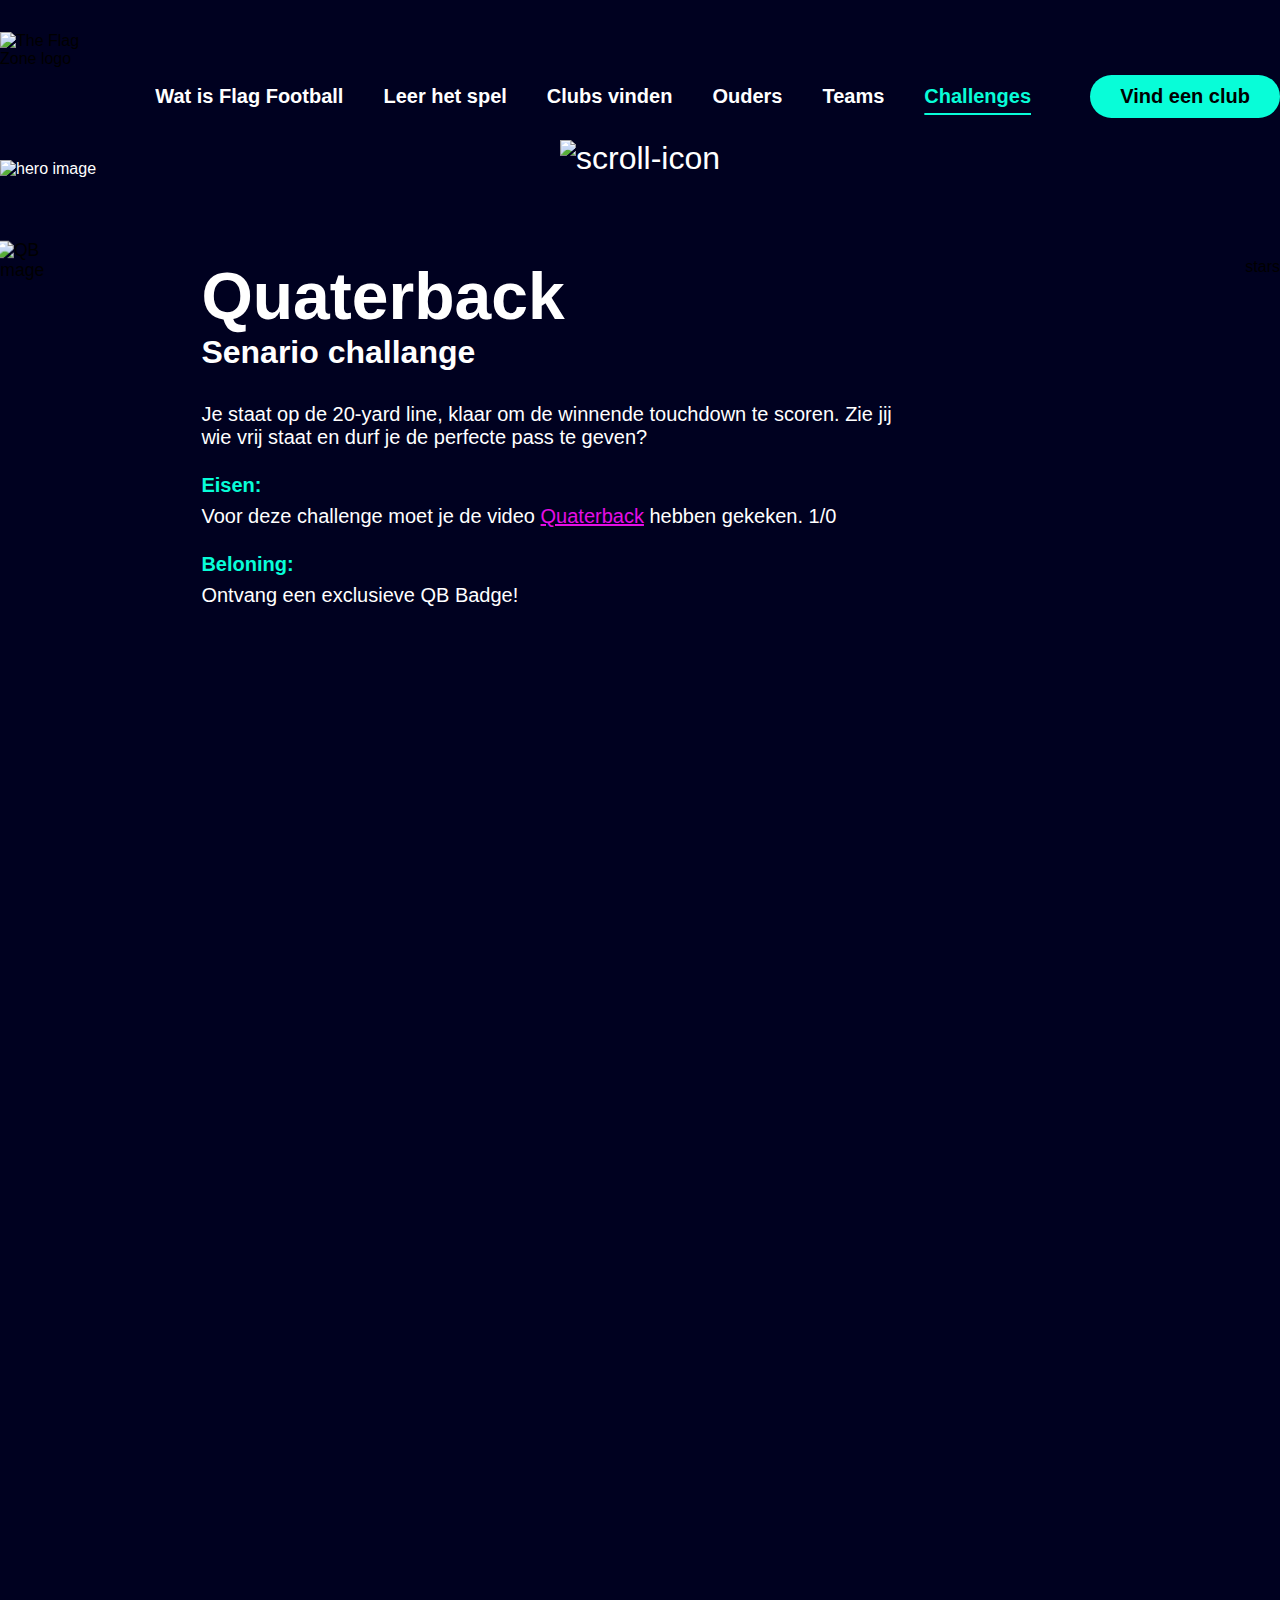
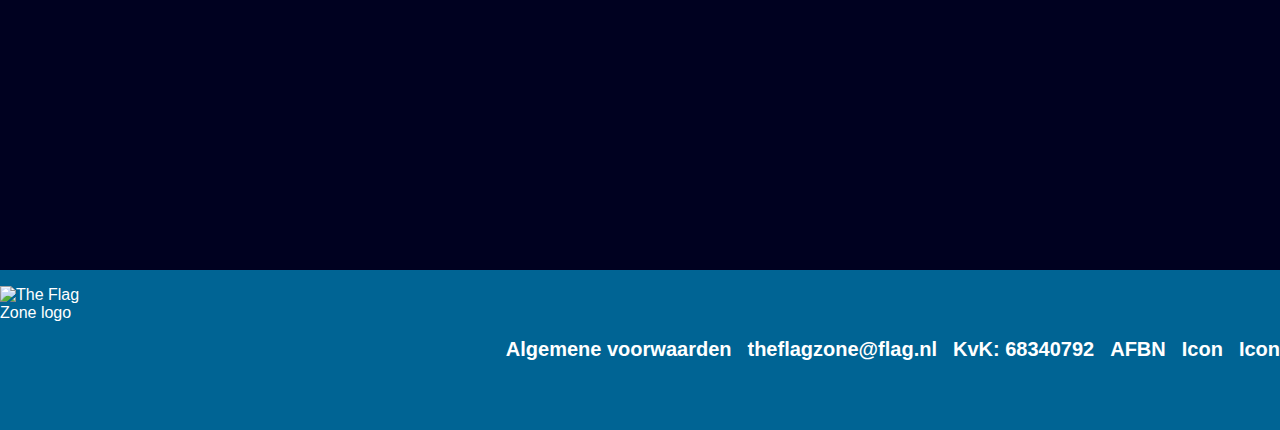
==== senario/index.html @ 74281466 "Added the se ario challange" ====
<!DOCTYPE html>
<html lang="en">
<head>
    <meta charset="UTF-8">
    <meta name="viewport" content="width=device-width, initial-scale=1.0">
    <link rel="stylesheet" href="style/style.css">
    <link rel="preconnect" href="https://fonts.googleapis.com">
<link rel="preconnect" href="https://fonts.gstatic.com" crossorigin>
<link href="https://fonts.googleapis.com/css2?family=Fredoka:wght@300..700&display=swap" rel="stylesheet">
<script src="/scripts/script.js" defer></script>
    <title>Prototyep 1</title>
</head>
<body>
    <header>
        <section class="container">
            <div class=" wrapper wrapper__header">
                <img src="/img/Logo.png" class="logo" alt="The Flag Zone logo">
                <nav>
                    <ul>
                        <li><a href="#">Wat is Flag Football</a></li>
                        <li><a href="#">Leer het spel</a></li>
                        <li><a href="#">Clubs vinden</a></li>
                        <li><a href="#">Ouders</a></li>
                        <li><a href="#">Teams</a></li>
                        <li><a href="#" class="active">Challenges</a></li>
                    </ul>
                </nav>
                <button class="btn">Vind een club</button>
            </div>
        </section>
    </header>
    
    <main>
        <section class="hero">
            <img src="/img/Hero Section.png"  alt="hero image">
            <img src="/img/Scroll icon.png" class="scroll-icon" alt="scroll-icon">
            
        </section>

        <section class="container">

            <div class="top">                   

                <section class="uitleg">
                    <div class="display">
                        <div>
                            <h2>Quaterback</h2>
                            <p class="subtitle">Senario challange</p>
                        </div>
                        <div>stars</div>
                    </div>
                    <p>Je staat op de 20-yard line, klaar om de winnende touchdown te scoren. Zie jij wie vrij staat en durf je de perfecte pass te geven?
                    </p>
                    <p>
                        <span class="important">Eisen:</span><br> Voor deze challenge moet je de video <a href="#"><span class="highlight">Quaterback</span></a> hebben gekeken. 1/0
                    </p>
                    <p>
                        <span class="important">Beloning:</span><br> Ontvang een exclusieve QB Badge!
                    </p>
                </section>

                <img src="/img/QB Image.png" alt="QB image" class="uitleg-image">
           
            </div>
        <section class="challenge">
            <div class="challenge-intro hidden">
                <img src="/img/image 9.png" alt="start of the challange">
                <div class="overlay">
                        <h3>Quaterback Challange</h3>
                        <p>You ready?</p>
                        <button class="btn start-btn" id="start-btn" >Start challenge</button>
                </div>
            </div>

            <div class="challenge-content ">
                <div class="challenge-content__video">
                    <video width="600" height="500" autoplay muted>
                        <source src="video/play1.mp4" type="video/mp4">
                        Your browser does not support the video tag.
                    </video>

                    <div class="routes hidden">
                        <div id="x" class="tooltip">
                            <span>x</span>
                            <span class="tooltiptext">Post</span>
                        </div>
                        <div id="y" class="tooltip">
                            <span>y</span>
                            <span class="tooltiptext">In</span>
                        </div>
                        <div id="a" class="tooltip">
                            <span>a</span>
                            <span class="tooltiptext">Shallow</span>
                        </div>
                        <div id="b" class="tooltip">
                            <span>b</span>
                            <span class="tooltiptext">Fade</span>
                        </div>
                    </div>

                </div>
                <div class="challenge-content__overlay">
                    <h2>Quaterback Challange</h2>
                    <p>Je begint bij de 20 yard line en wilt een touchdown maken. Je ziet de routes die je 
                        recievers lopen. Zie jij wie open staat? Weet jij wat een slimme pass is?</p>
                        <button class="btn" id="continue-btn">Kies een route!</button>
                </div>
            </div>

            <div class="challenge-celebration hidden">
                <img src="/img/flag-icon.png" alt="flag">
                <div>
                    <h2>Goed gedaan!</h2>
                    <p>Je hebt de Quaterback challenge voltooid! Je hebt <span class="highlight"><b>quaterback badge</b></span> verdiend!</p>
                    <button class="btn" id="back-btn">Ga door naar de volgende challenge</button>
                </div>
               
            </div>
        </section>
    </section>
    </main>

    <footer>
        <section class="container">
            <img src="/img/Logo.png" class="logo" alt="The Flag Zone logo">
            <nav>
                <ul>
                    <li><a href="#">Algemene voorwaarden</a></li>
                    <li><a href="emailto:theflagzone@flag.nl">theflagzone@flag.nl</a></li>
                    <li><a href="#">KvK: 68340792</a></li>
                    <li><a href="#">AFBN</a></li>
                    <li><a href="#">Icon</a></li>
                    <li><a href="#">Icon</a></li>
                </ul>
            </nav>
        </section>
    </footer>
    
</body>
</html>
---- senario/style/style.css ----
:root {
    /* Main */
    --primary: #FFF;
    --secondary: #08fdd8;
    --tertiary: #e60de6;
    --hover: #008d78;
    --quaternary: #000;
    --background: #000120  ;

    --breakpoint-sm: 576px;
    --breakpoint-md: 768px;
    --breakpoint-lg: 992px;
    --breakpoint-xl: 1400px;
}

* {
    box-sizing: border-box;
    margin: 0;
    padding: 0;
}

body {
    display: grid;
    place-content: center;
    background-color: var(--background);
    font-family: "Roboto", sans-serif;
    font-style: normal;
}

ul {
    list-style: none;
}

a {
    text-decoration: none;
    color: var(--primary);
    font-style: inherit;
}

p {
    font-size: 20px;
    font-weight: 400;
    color: var(--primary);
}

h2 {
    font-size: 30px;
    font-weight: 800;
    color: var(--primary);
}

h1,h2,h3,h4,h5,h6 {
    font-family: "Poppins", sans-serif;
    font-style: normal;
}
.highlight {
    color: var(--tertiary);
    text-decoration: underline;
}

.important {
    color: var(--secondary);
    font-weight: 700;
    line-height: 2em;
}

.hidden {
    display: none !important;
}

.container {
    max-width: var(--breakpoint-xl);
    margin: 0 auto;
}

.btn {
    font-family: "Poppins", sans-serif;
    font-size: 20px;
    font-weight: 600;
    width: fit-content;
    border: none;
    border-radius: 40px;
    display: inline-block;
    padding: 10px 30px;
    vertical-align: middle;
    overflow: hidden;
    text-decoration: none;
    text-align: center;
    cursor: pointer;
    background-color: var(--secondary);
    color: var(--quaternary);
}

.btn.form {
    border-radius: 0;
    background-color: var(--tertiary);
    color: var(--primary);
}

.btn:hover {
    background-color: var(--hover);
}

.hero {
    position: relative;
    width: 100%;
    display: flex;
    justify-content: center;
    color: var(--primary);
}


.hero img:first-child {
    width: 100vw;
    height: 100%;
    object-fit: cover;
}

.scroll-icon {
    position: absolute;
    cursor: pointer;
    bottom: 5%;
    display: inline-block;
    animation: bounce 1s infinite ease-in-out;
    font-size: 2rem; 
  }

  @keyframes bounce {
    0%   { transform: translateY(0); }
    50%  { transform: translateY(20px); }
    100% { transform: translateY(0); }
  }

header {
    width: 100vw;
    margin-right: auto;
    margin-left: auto;
}

header nav {
    display: flex;
    justify-content: space-between;
    font-family: "Poppins", sans-serif;
    align-items: center;
    padding: 1em 0;
    font-size: 20px;
    font-weight: 700;
}
header ul {
    display: flex;
    justify-content: space-between;
    align-items: center;
}

header li {
    border: none;
    display: inline-block;
    padding: 25px 0;
    margin: 0 1em;
    overflow: hidden;
    text-align: center;
    cursor: pointer;
}

.logo {
    object-fit: cover;
    aspect-ratio: 1;
    width: 6em;
    margin-bottom: 2em;
}

header nav a {
    text-decoration: none;
    color: var(--primary);
    transition: 0.2s ease-in-out; 
}

header nav a:hover {
    text-decoration: underline;
    text-underline-offset: 5px;
    color: var(--secondary);
}

header nav a.active{
    text-decoration: underline;
    text-underline-offset: 10px;
    color: var(--secondary);
}

.wrapper {
    display: flex;
    justify-content: space-between;
    align-items: center;
}

.wrapper__header {
    margin-top: 2em;
}

.event {
    display: grid;
    gap: 1em;
    width: 100%;
    background-color: #ccc;
    border-radius: 8px;
    padding: 2em;
}

.profile p {
    text-align: center;
    color: inherit;
}
.profile-pic {
    width: 200px;
    height: 200px;
    border-radius: 50%;
    object-fit: cover;
    background: #ccc;
}

.uitleg {
    display: grid;
    gap: 1em;
    width: 100%;
}

.uitleg .display {
    display: flex;
    justify-content: space-between;
    gap: 1em;
    margin-bottom: 1em;
}

.uitleg p {
    max-width: 35em;
}

.display h2 {
    font-size: 66px;
    font-weight: 700;
    font-family: 'Franklin Gothic Medium', 'Arial Narrow', Arial, sans-serif;
}

.display .subtitle {
    font-size: 32px;
    font-family: 'Poppins', sans-serif;
    font-weight: 700;
}

.top {
    display: flex;
    flex-direction: row-reverse;
    gap: 8em;
    width: 100%;
}

.top img {
   scale: 1.1;
    object-fit: cover;
    object-position: 50% 25%;
}
.challenge {
    margin: 6em 0;
    width: 100%;
    position: relative;
    overflow: hidden;
}

.challenge .challenge-intro >img {
    width: 100%;
    height: 100%;
    object-fit: cover;
    object-position: 50% 25%;
    border-radius: 8px;
    filter: brightness(0.5);
}

.challenge .overlay {
    display: grid;
        align-items: center;
        place-items: center;
        place-content: center;
        position: absolute;
        top: 82%;
        left: 50%;
        width: 100%;
        height: 100%;
        transform: translate(-50%, -50%);
}

.challenge h3 {
    color: var(--primary);
    font-size: 48px;
    margin-bottom: .2em;
}

.challenge-intro  p {
    color: var(--primary);
    font-size: 28px;
    margin-bottom: 1em;
}

.fadeOut, .fadeIn {
    animation-duration: 1s;
    animation-fill-mode: forwards;
    animation-timing-function: ease-in-out;
} 

.fadeIn {
    animation-name: fadeIn;
} 

.fadeOut {
    animation-name: fadeOut;
} 

.routes {
    width: 100%;
    height: 100%;
    position: absolute;
    top: 0;
    right: 0;
}

.routes div {
    position: absolute;
    width: 2em;
    aspect-ratio: 1;
    display: flex;
    align-items: center;
    justify-content: center;
    border-radius: 50%;
    border: 2px solid var(--quaternary);
    font-weight: 900;
    text-align: center;
    text-transform: uppercase;
    cursor: pointer;
}

.routes div:active {
    box-shadow: 0 2px var(--quaternary);
}

.routes div:first-of-type {
    top: 33.5%;
    left: 16%;
    transform: translate(-50%, -50%);
    background: linear-gradient(to bottom, #2196F3, #0D47A1);}

.routes div:first-of-type:hover {
    box-shadow: 0 0 3px 3px #42A5F5;
    scale: 1.1;
    transition: .2s ease-in-out;
    background: linear-gradient(to bottom, #42A5F5, #1565C0);
}

.routes div:nth-of-type(2) {
    top: 32.5%;
    left: 34.2%;
    transform: translate(-50%, -50%);
    background: linear-gradient(to bottom, #FFEB3B, #FBC02D);}

.routes div:nth-of-type(2):hover {
    box-shadow: 0 0 3px 3px #FFF176;
    scale: 1.1;
    transition: .2s ease-in-out;
    background: linear-gradient(to bottom, #FFF176, #FDD835);}

.routes div:nth-of-type(3) {
    top: 41%;
    right: 46%;
    transform: translate(-50%, -50%);
    background: linear-gradient(to bottom, #4CAF50, #2E7D32);}

.routes div:nth-of-type(3):hover {
    box-shadow: 0 0 3px 3px #66BB6A;
    scale: 1.1;
    transition: .2s ease-in-out;
    background: linear-gradient(to bottom, #66BB6A, #388E3C);}

.routes div:last-of-type {
    top: 34.5%;
    right: 27.5%;
    transform: translate(-50%, -50%);
    background: linear-gradient(to bottom, #ff5e5e 0%, #c0392b 100%);
}

.routes div:last-of-type:hover {
    box-shadow: 0 0 3px 3px #ff7b7b;
    scale: 1.1;
    transition: .2s ease-in-out;
    background: linear-gradient(to bottom, #ff7b7b 0%, #d3452d 100%);
}

.tooltip {
    position: relative;
    display: inline-block;
    border-bottom: 1px dotted black;
  }
  
  .tooltip .tooltiptext {
    visibility: hidden;
    width: 120px;
    background-color: black;
    color: #fff;
    text-align: center;
    border-radius: 6px;
    padding: 5px 0;
    position: absolute;
    z-index: 1;
    bottom: 150%;
    left: 50%;
    margin-left: -60px;
  }
  
  .tooltip .tooltiptext::after {
    content: "";
    position: absolute;
    top: 100%;
    left: 50%;
    margin-left: -5px;
    border-width: 5px;
    border-style: solid;
    border-color: black transparent transparent transparent;
  }
  
  .tooltip:hover .tooltiptext {
    visibility: visible;
  }

video {
    width: 100%;
    height: 50%;
}

.challenge-content__video {
    position: relative;
    overflow: hidden;
    border-radius: 8px;
}

.challenge-content__video video.active {
    filter: brightness(0.3);
}

.challenge-content__overlay {
    display: grid;
    gap: .6em;
    position: absolute;
    bottom: -30%;
    padding: 2em;
    left: 0%;
    width: 70%;
    height: fit-content;
    transition: 5s ease-in-out linear;
    background-color: #0f0f0f;
}

.challenge-content__overlay:after {
    content: "";
    position: absolute;
    bottom: 0%;
    right: -21.6%;
    
    border-top: 6.7em solid transparent;
    border-right:6.7em  solid transparent;
    border-left: 6.7em #0f0f0f solid;
    border-bottom: 6.7em #0f0f0f solid;
}

.popUp, .popDown {
    animation-duration: 1s;
    animation-fill-mode: forwards;
    animation-timing-function: ease-in-out;
}
 
.popDown {
    animation-name: popDown;
} 

.popUp {
    animation-name: popUp;
}

.challenge-celebration {
    position: absolute;
    width: 100%;
    height: 100%;
    display: flex;
    align-items: center;
    top: 50%;
    left: 60%;
    transform: translate(-50%, -50%);
}
.challenge-celebration h2{
  font-size: 48px;
}

.challenge-celebration div {
    width: 40%;
    display: grid;
    gap: 2em;
}

main >section {
    margin-bottom: 5em;
}

footer {
    background-color:#006494;
    color: var(--primary);
}

footer > div {
    display: flex;
    justify-content: space-between;
    align-items: center;
    width: 100%;
    margin-top: 1em;
}

footer nav ul {
    display: flex;
    justify-content: center;
    gap: 1em;
}

footer a {
    color: var(--primary);
    font-size: 20px;
    font-weight: 700;
}

footer a:hover {
    color: var(--tertiary);
    text-decoration: underline;
    text-underline-offset: 5px;
}

footer .container {
    display: flex;
    justify-content: space-between;
    align-items: center;
    padding: 1em 0;
}
@keyframes fadeOut {
    0% {filter: brightness(1);}
    100% {filter: brightness(0)}
 }

 
@keyframes fadeIn {
    0% {filter: brightness(0);}
    100% {filter: brightness(1)}
 }
 
 @keyframes popUp {
    0% {bottom: -30%;}
    100% {bottom: 0%}
 } 
 
 @keyframes popDown {
    0% {bottom: 0%;}
    100% {bottom: -30%}
 }
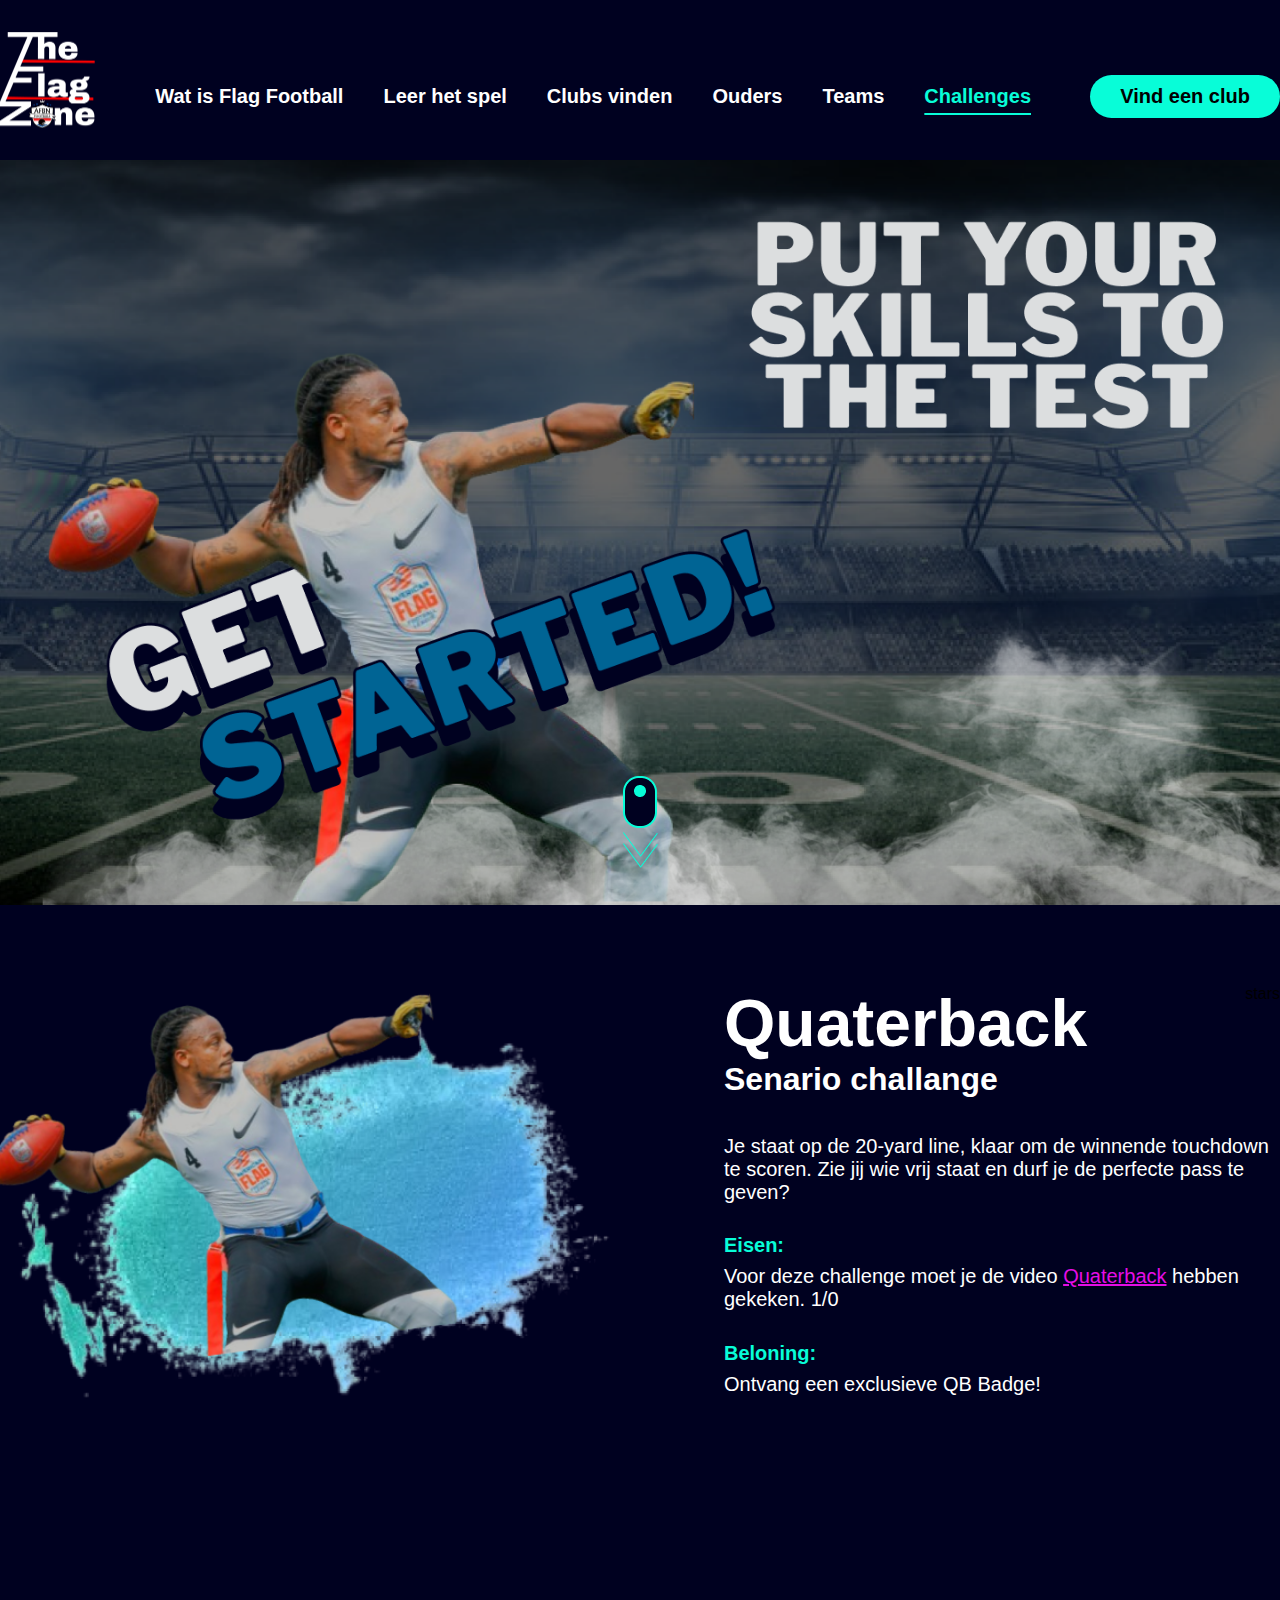
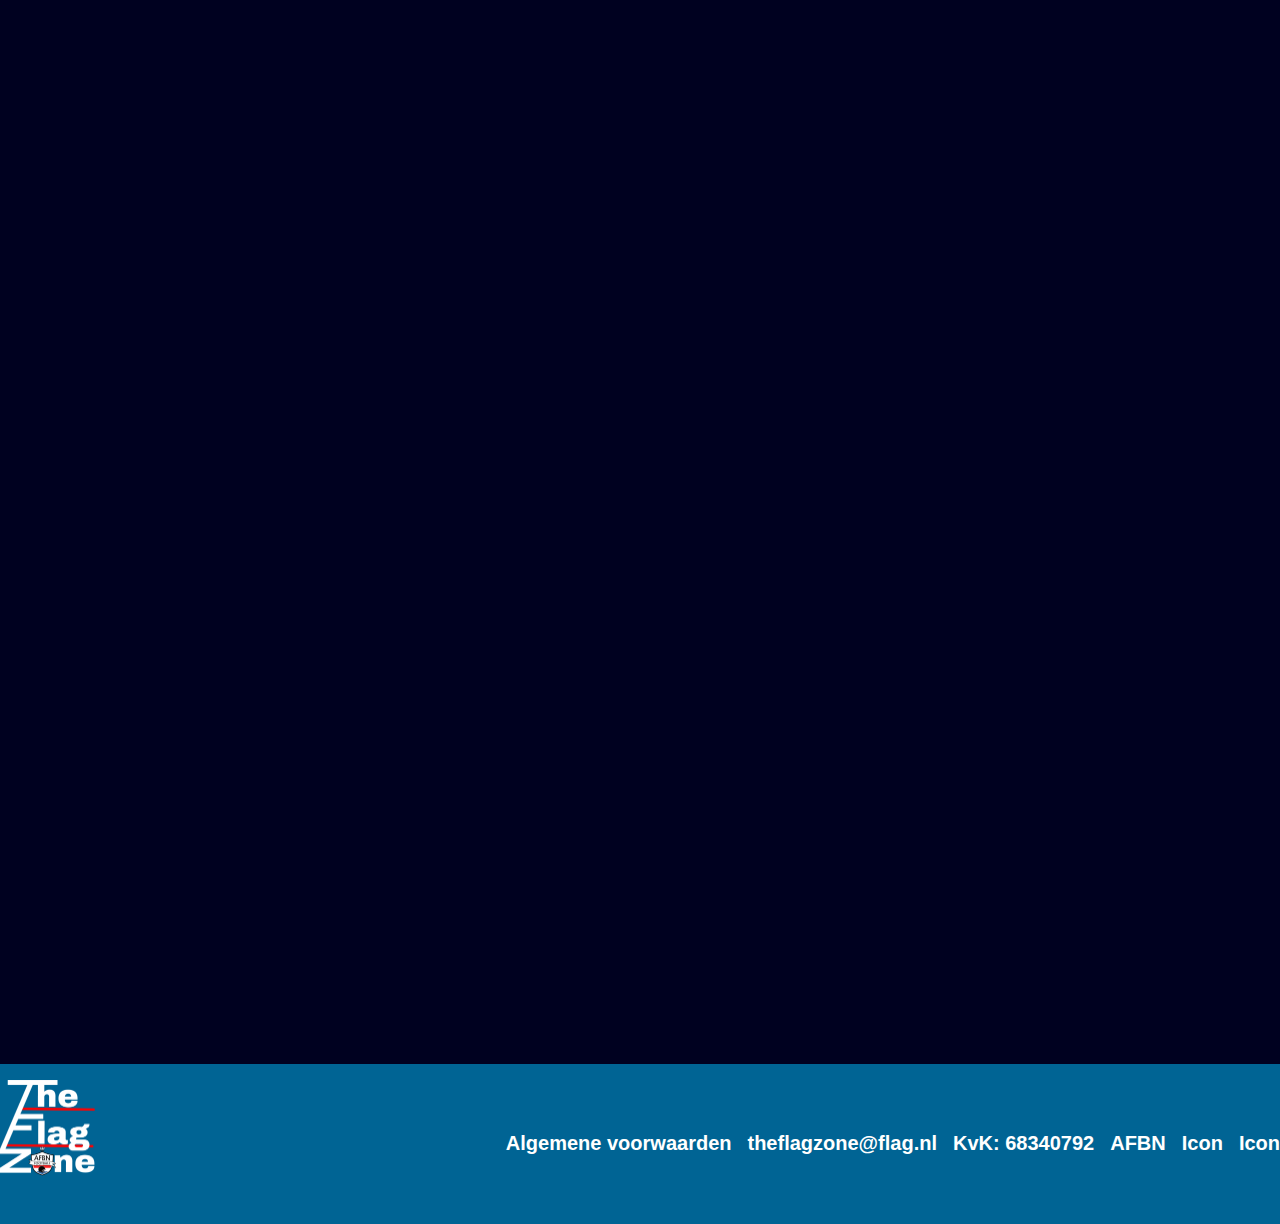
==== commit 44d9efc3: "changed img link and removed comments" ====
--- a/senario/index.html
+++ b/senario/index.html
@@ -14,7 +14,7 @@
     <header>
         <section class="container">
             <div class=" wrapper wrapper__header">
-                <img src="/img/Logo.png" class="logo" alt="The Flag Zone logo">
+                <img src="img/Logo.png" class="logo" alt="The Flag Zone logo">
                 <nav>
                     <ul>
                         <li><a href="#">Wat is Flag Football</a></li>
@@ -32,8 +32,8 @@
     
     <main>
         <section class="hero">
-            <img src="/img/Hero Section.png"  alt="hero image">
-            <img src="/img/Scroll icon.png" class="scroll-icon" alt="scroll-icon">
+            <img src="img/Hero Section.png"  alt="hero image">
+            <img src="img/Scroll icon.png" class="scroll-icon" alt="scroll-icon">
             
         </section>
 
@@ -59,12 +59,12 @@
                     </p>
                 </section>
 
-                <img src="/img/QB Image.png" alt="QB image" class="uitleg-image">
+                <img src="img/QB Image.png" alt="QB image" class="uitleg-image">
            
             </div>
         <section class="challenge">
             <div class="challenge-intro hidden">
-                <img src="/img/image 9.png" alt="start of the challange">
+                <img src="img/image 9.png" alt="start of the challange">
                 <div class="overlay">
                         <h3>Quaterback Challange</h3>
                         <p>You ready?</p>
@@ -108,7 +108,7 @@
             </div>
 
             <div class="challenge-celebration hidden">
-                <img src="/img/flag-icon.png" alt="flag">
+                <img src="img/flag-icon.png" alt="flag">
                 <div>
                     <h2>Goed gedaan!</h2>
                     <p>Je hebt de Quaterback challenge voltooid! Je hebt <span class="highlight"><b>quaterback badge</b></span> verdiend!</p>
@@ -122,7 +122,7 @@
 
     <footer>
         <section class="container">
-            <img src="/img/Logo.png" class="logo" alt="The Flag Zone logo">
+            <img src="img/Logo.png" class="logo" alt="The Flag Zone logo">
             <nav>
                 <ul>
                     <li><a href="#">Algemene voorwaarden</a></li>
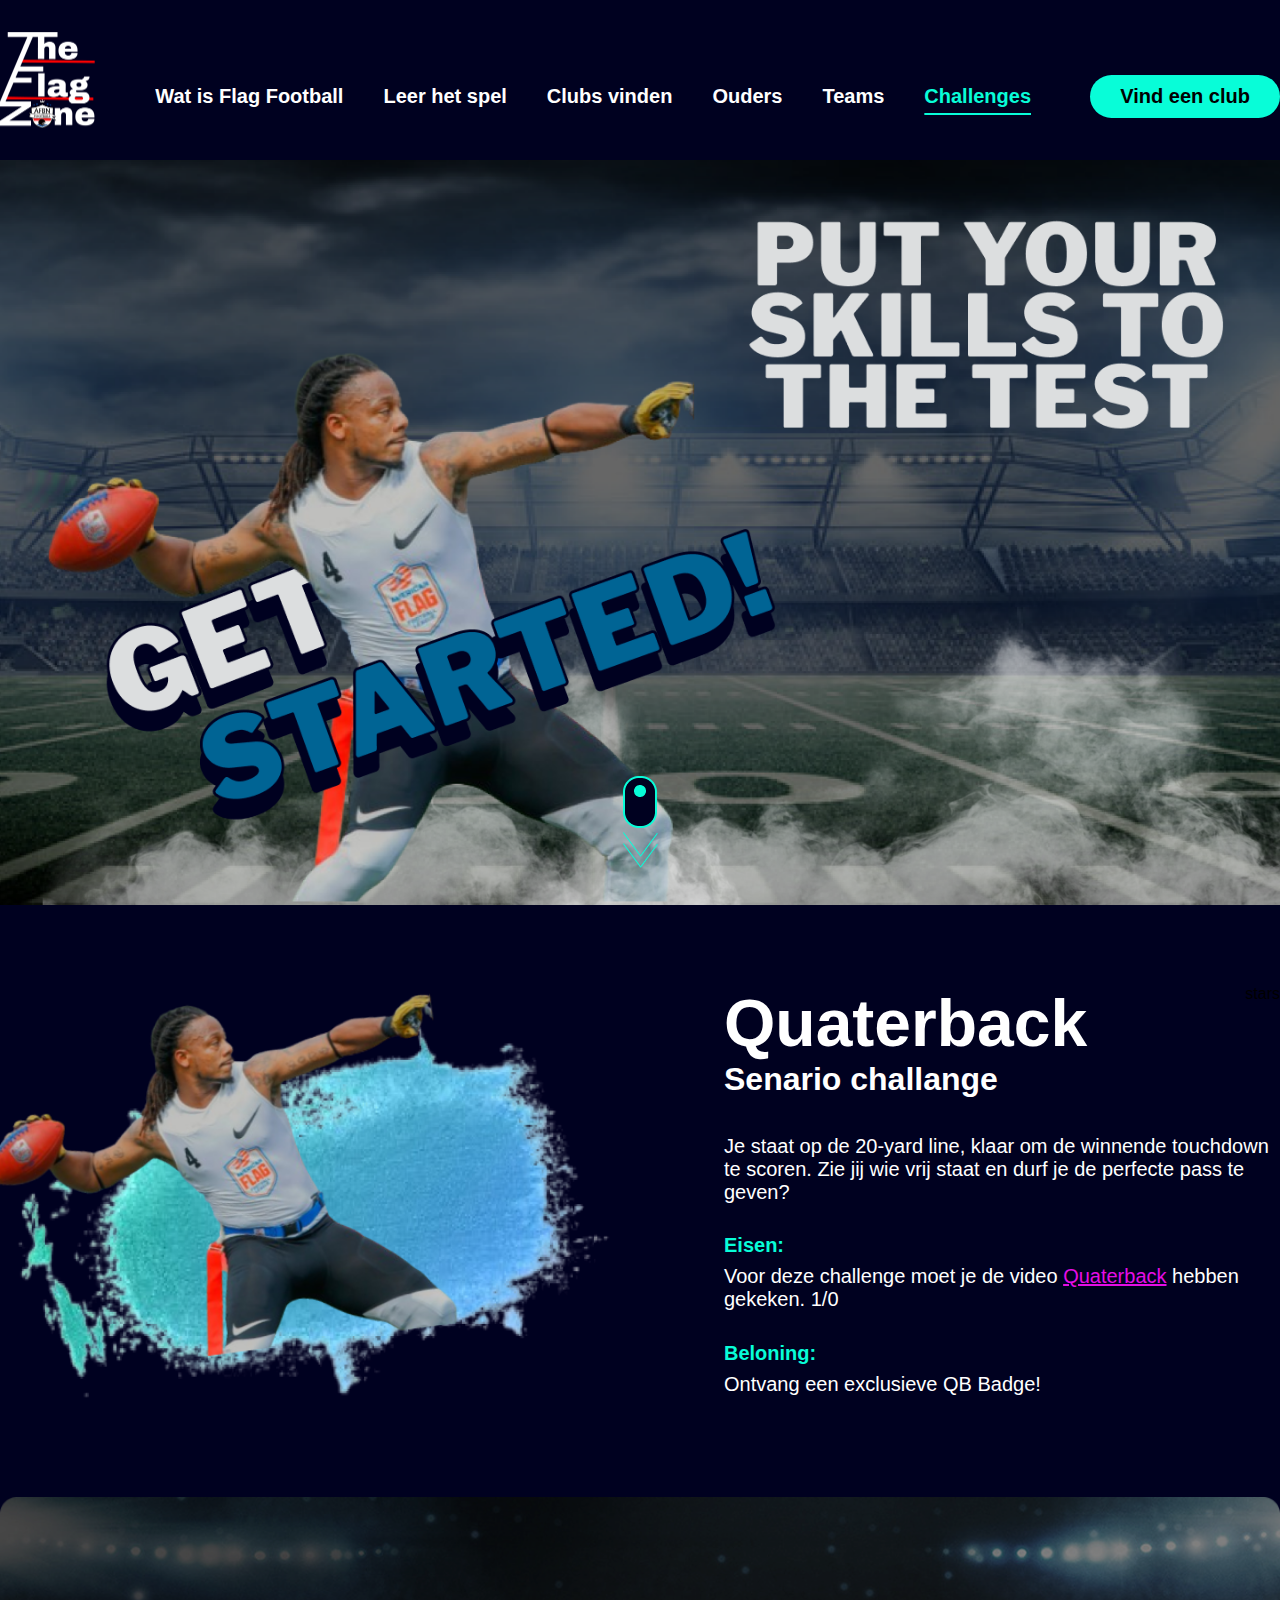
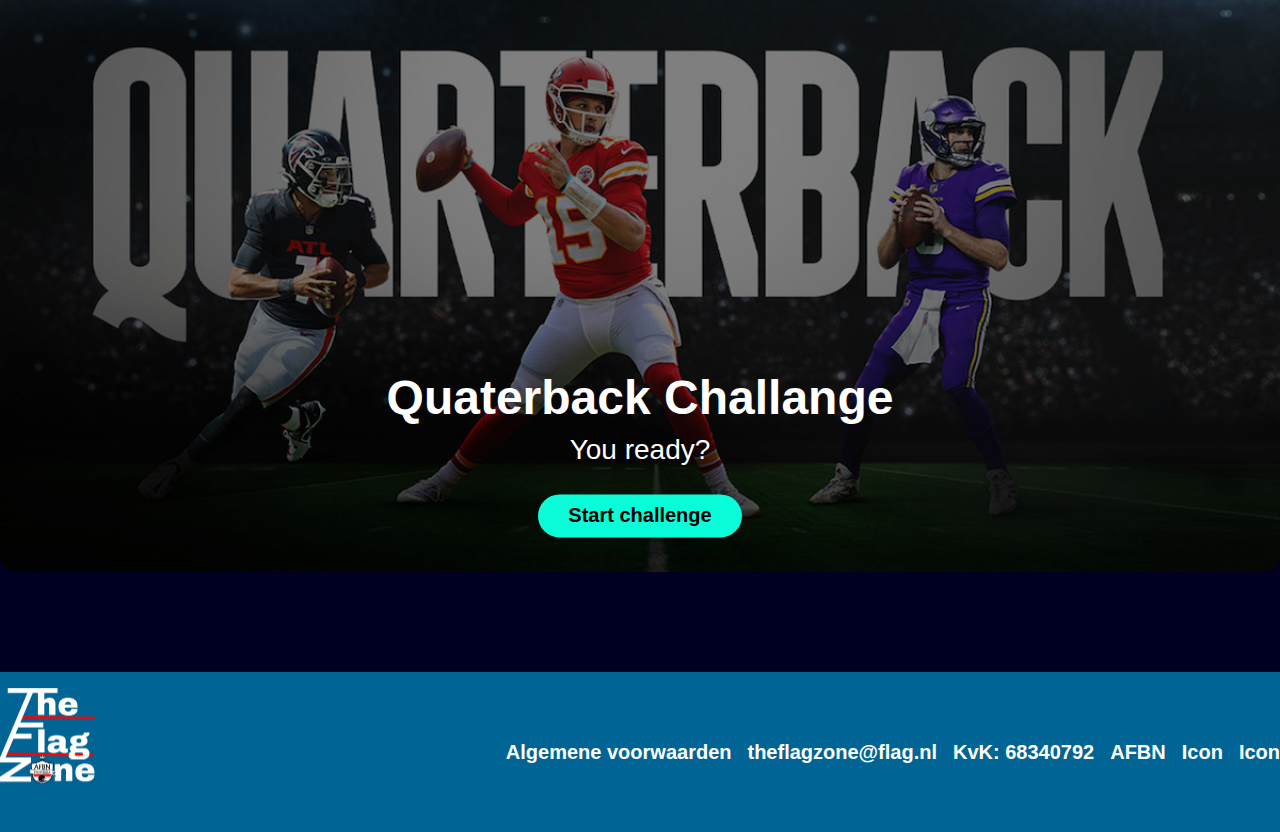
==== commit a05d82ec: "removed minor mistakes" ====
--- a/senario/index.html
+++ b/senario/index.html
@@ -7,7 +7,7 @@
     <link rel="preconnect" href="https://fonts.googleapis.com">
 <link rel="preconnect" href="https://fonts.gstatic.com" crossorigin>
 <link href="https://fonts.googleapis.com/css2?family=Fredoka:wght@300..700&display=swap" rel="stylesheet">
-<script src="/scripts/script.js" defer></script>
+<script src="scripts/script.js" defer></script>
     <title>Prototyep 1</title>
 </head>
 <body>
@@ -63,7 +63,7 @@
            
             </div>
         <section class="challenge">
-            <div class="challenge-intro hidden">
+            <div class="challenge-intro">
                 <img src="img/image 9.png" alt="start of the challange">
                 <div class="overlay">
                         <h3>Quaterback Challange</h3>
@@ -72,9 +72,9 @@
                 </div>
             </div>
 
-            <div class="challenge-content ">
+            <div class="challenge-content hidden ">
                 <div class="challenge-content__video">
-                    <video width="600" height="500" autoplay muted>
+                    <video width="600" height="500"  muted>
                         <source src="video/play1.mp4" type="video/mp4">
                         Your browser does not support the video tag.
                     </video>
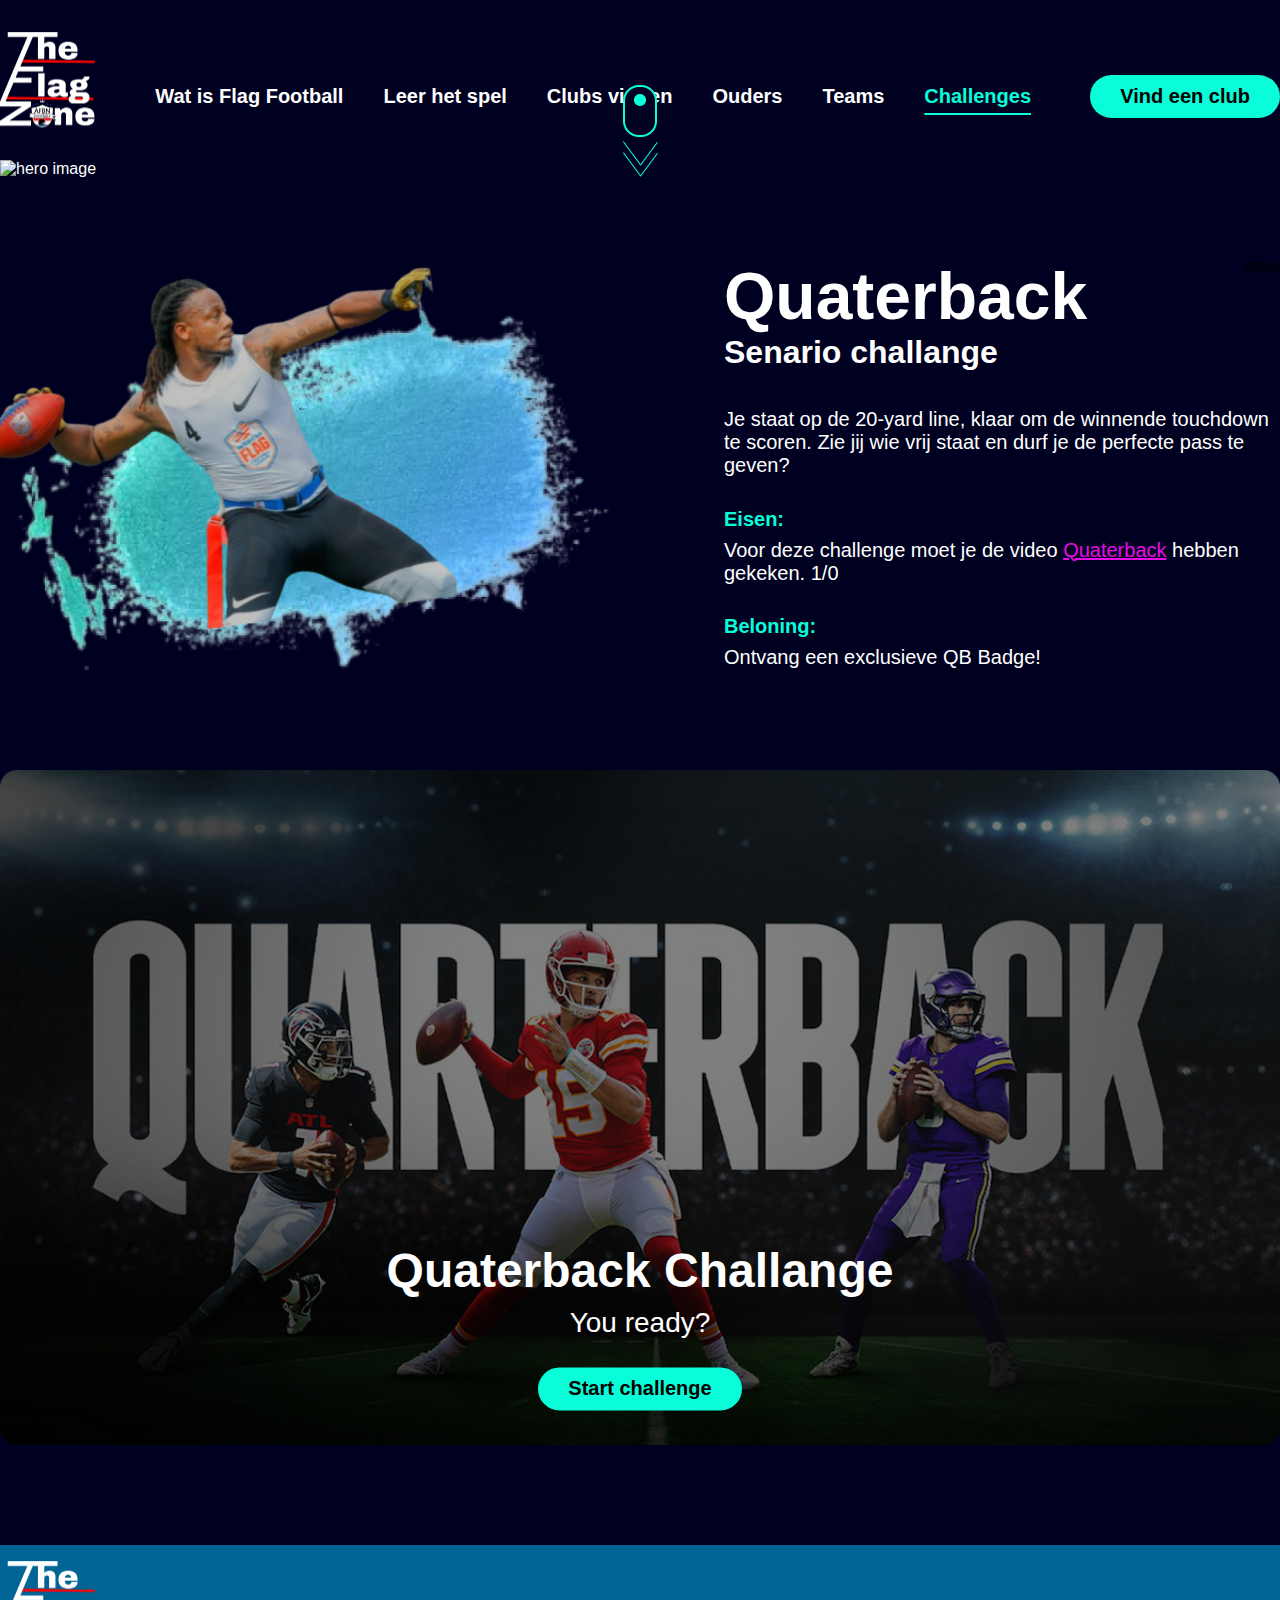
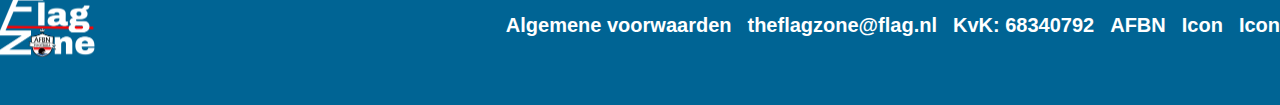
==== commit 100c5d66: "changed links and names" ====
--- a/senario/index.html
+++ b/senario/index.html
@@ -3,18 +3,18 @@
 <head>
     <meta charset="UTF-8">
     <meta name="viewport" content="width=device-width, initial-scale=1.0">
-    <link rel="stylesheet" href="style/style.css">
+    <link rel="stylesheet" href="/senario/style/style.css">
     <link rel="preconnect" href="https://fonts.googleapis.com">
 <link rel="preconnect" href="https://fonts.gstatic.com" crossorigin>
 <link href="https://fonts.googleapis.com/css2?family=Fredoka:wght@300..700&display=swap" rel="stylesheet">
-<script src="scripts/script.js" defer></script>
+<script src="/senario/scripts/script.js" defer></script>
     <title>Prototyep 1</title>
 </head>
 <body>
     <header>
         <section class="container">
             <div class=" wrapper wrapper__header">
-                <img src="img/Logo.png" class="logo" alt="The Flag Zone logo">
+                <img src="/senario/img/Logo.png" class="logo" alt="The Flag Zone logo">
                 <nav>
                     <ul>
                         <li><a href="#">Wat is Flag Football</a></li>
@@ -32,8 +32,8 @@
     
     <main>
         <section class="hero">
-            <img src="img/Hero Section.png"  alt="hero image">
-            <img src="img/Scroll icon.png" class="scroll-icon" alt="scroll-icon">
+            <img src="/senario/img/Hero-Section.png Section.png"  alt="hero image">
+            <img src="/senario/img/Scroll-icon.png" class="scroll-icon" alt="scroll-icon">
             
         </section>
 
@@ -59,12 +59,12 @@
                     </p>
                 </section>
 
-                <img src="img/QB Image.png" alt="QB image" class="uitleg-image">
+                <img src="/senario/img/QB-Image.png" alt="QB image" class="uitleg-image">
            
             </div>
         <section class="challenge">
             <div class="challenge-intro">
-                <img src="img/image 9.png" alt="start of the challange">
+                <img src="/senario/img/QB-banner.png" alt="start of the challange">
                 <div class="overlay">
                         <h3>Quaterback Challange</h3>
                         <p>You ready?</p>
@@ -75,7 +75,7 @@
             <div class="challenge-content hidden ">
                 <div class="challenge-content__video">
                     <video width="600" height="500"  muted>
-                        <source src="video/play1.mp4" type="video/mp4">
+                        <source src="/senario/video/play1.mp4" type="video/mp4">
                         Your browser does not support the video tag.
                     </video>
 
@@ -108,7 +108,7 @@
             </div>
 
             <div class="challenge-celebration hidden">
-                <img src="img/flag-icon.png" alt="flag">
+                <img src="/senario/img/flag-icon.png" alt="flag">
                 <div>
                     <h2>Goed gedaan!</h2>
                     <p>Je hebt de Quaterback challenge voltooid! Je hebt <span class="highlight"><b>quaterback badge</b></span> verdiend!</p>
@@ -122,7 +122,7 @@
 
     <footer>
         <section class="container">
-            <img src="img/Logo.png" class="logo" alt="The Flag Zone logo">
+            <img src="/senario/img/Logo.png" class="logo" alt="The Flag Zone logo">
             <nav>
                 <ul>
                     <li><a href="#">Algemene voorwaarden</a></li>
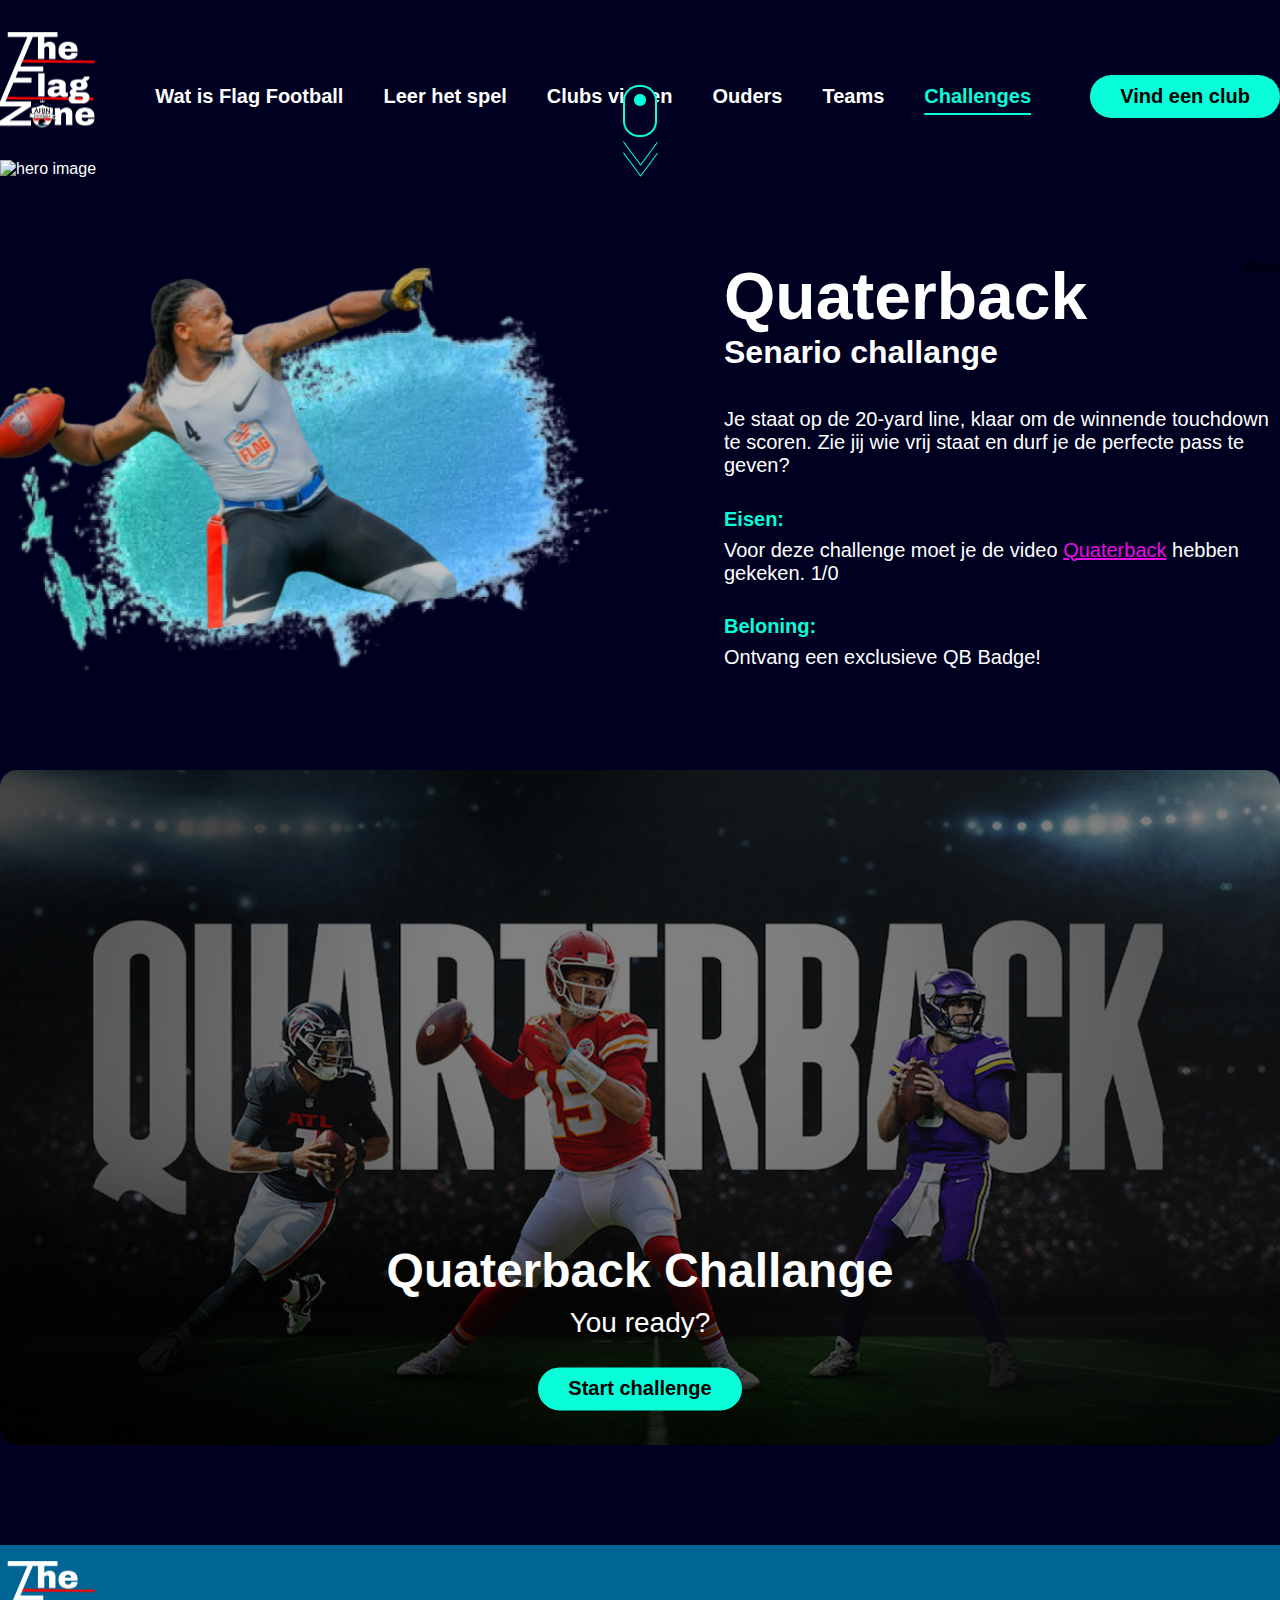
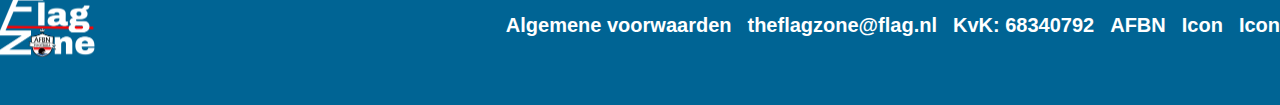
==== commit b99edf3c: "style link adjusted" ====
--- a/senario/index.html
+++ b/senario/index.html
@@ -3,11 +3,11 @@
 <head>
     <meta charset="UTF-8">
     <meta name="viewport" content="width=device-width, initial-scale=1.0">
-    <link rel="stylesheet" href="/senario/style/style.css">
+    <link rel="stylesheet" href="style/style.css">
     <link rel="preconnect" href="https://fonts.googleapis.com">
 <link rel="preconnect" href="https://fonts.gstatic.com" crossorigin>
 <link href="https://fonts.googleapis.com/css2?family=Fredoka:wght@300..700&display=swap" rel="stylesheet">
-<script src="/senario/scripts/script.js" defer></script>
+<script src="scripts/script.js" defer></script>
     <title>Prototyep 1</title>
 </head>
 <body>
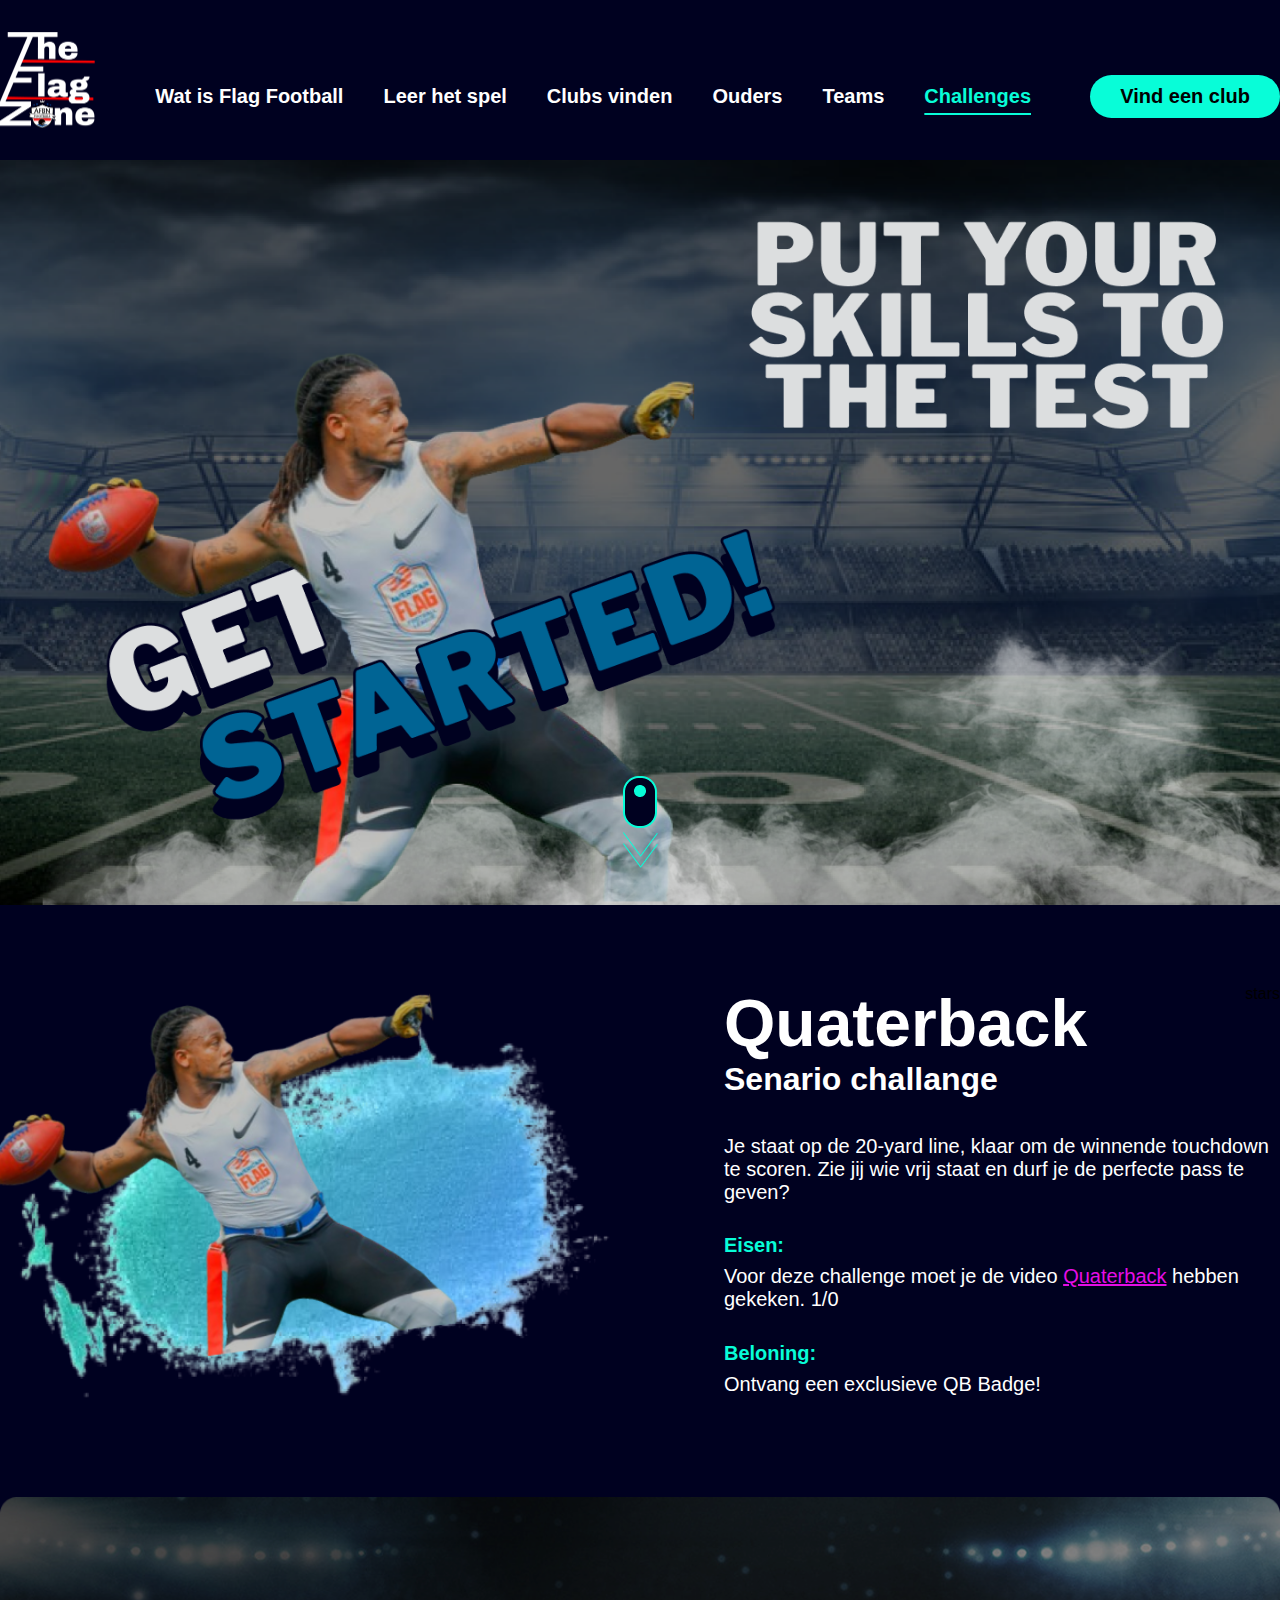
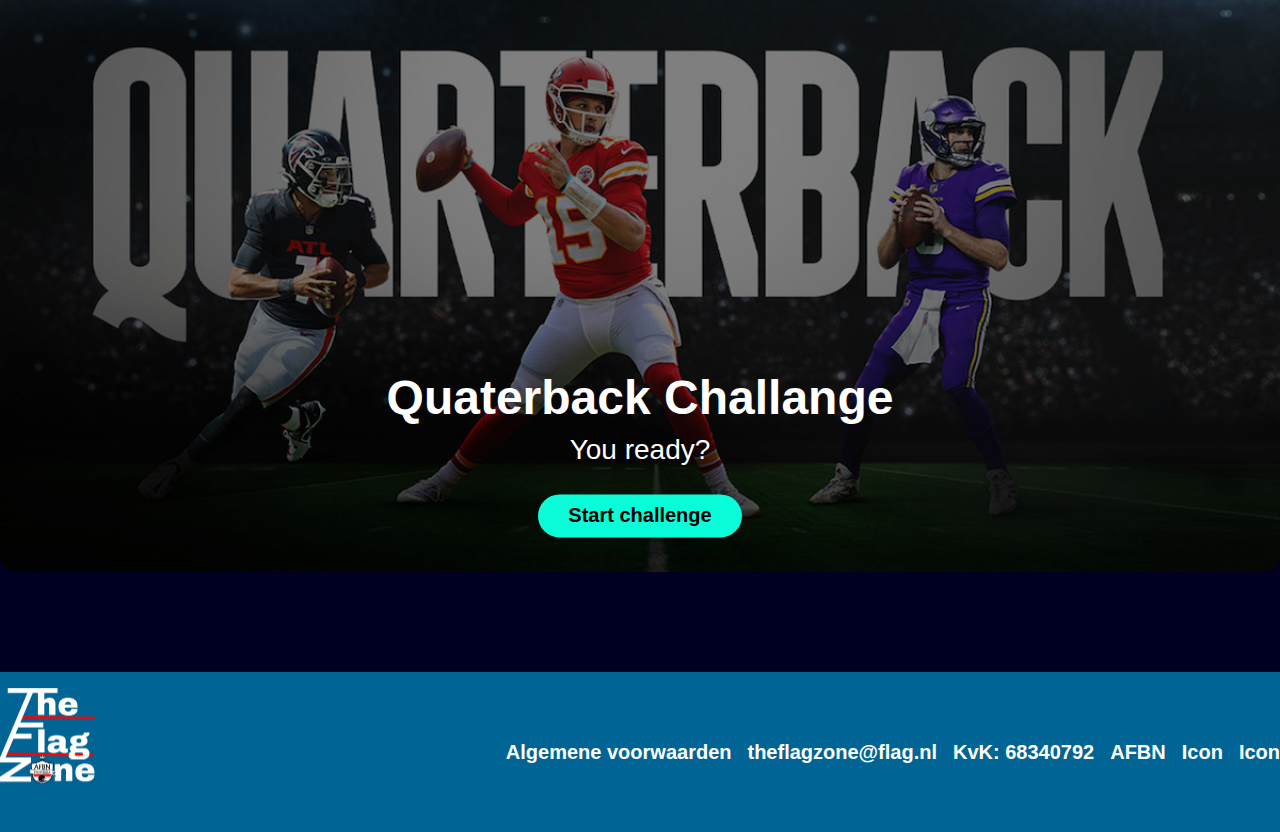
==== commit a37768f4: "changes links again" ====
--- a/senario/index.html
+++ b/senario/index.html
@@ -3,18 +3,18 @@
 <head>
     <meta charset="UTF-8">
     <meta name="viewport" content="width=device-width, initial-scale=1.0">
-    <link rel="stylesheet" href="style/style.css">
+    <link rel="stylesheet" href="./style/style.css">
     <link rel="preconnect" href="https://fonts.googleapis.com">
 <link rel="preconnect" href="https://fonts.gstatic.com" crossorigin>
 <link href="https://fonts.googleapis.com/css2?family=Fredoka:wght@300..700&display=swap" rel="stylesheet">
-<script src="scripts/script.js" defer></script>
+<script src="./scripts/script.js" defer></script>
     <title>Prototyep 1</title>
 </head>
 <body>
     <header>
         <section class="container">
             <div class=" wrapper wrapper__header">
-                <img src="/senario/img/Logo.png" class="logo" alt="The Flag Zone logo">
+                <img src="./img/Logo.png" class="logo" alt="The Flag Zone logo">
                 <nav>
                     <ul>
                         <li><a href="#">Wat is Flag Football</a></li>
@@ -32,8 +32,8 @@
     
     <main>
         <section class="hero">
-            <img src="/senario/img/Hero-Section.png Section.png"  alt="hero image">
-            <img src="/senario/img/Scroll-icon.png" class="scroll-icon" alt="scroll-icon">
+            <img src="./img/Hero-Section.png"  alt="hero image">
+            <img src="./img/Scroll-icon.png" class="scroll-icon" alt="scroll-icon">
             
         </section>
 
@@ -59,12 +59,12 @@
                     </p>
                 </section>
 
-                <img src="/senario/img/QB-Image.png" alt="QB image" class="uitleg-image">
+                <img src="./img/QB-Image.png" alt="QB image" class="uitleg-image">
            
             </div>
         <section class="challenge">
             <div class="challenge-intro">
-                <img src="/senario/img/QB-banner.png" alt="start of the challange">
+                <img src="./img/QB-banner.png" alt="start of the challange">
                 <div class="overlay">
                         <h3>Quaterback Challange</h3>
                         <p>You ready?</p>
@@ -75,7 +75,7 @@
             <div class="challenge-content hidden ">
                 <div class="challenge-content__video">
                     <video width="600" height="500"  muted>
-                        <source src="/senario/video/play1.mp4" type="video/mp4">
+                        <source src="./video/play1.mp4" type="video/mp4">
                         Your browser does not support the video tag.
                     </video>
 
@@ -108,7 +108,7 @@
             </div>
 
             <div class="challenge-celebration hidden">
-                <img src="/senario/img/flag-icon.png" alt="flag">
+                <img src="./img/flag-icon.png" alt="flag">
                 <div>
                     <h2>Goed gedaan!</h2>
                     <p>Je hebt de Quaterback challenge voltooid! Je hebt <span class="highlight"><b>quaterback badge</b></span> verdiend!</p>
@@ -122,7 +122,7 @@
 
     <footer>
         <section class="container">
-            <img src="/senario/img/Logo.png" class="logo" alt="The Flag Zone logo">
+            <img src="./img/Logo.png" class="logo" alt="The Flag Zone logo">
             <nav>
                 <ul>
                     <li><a href="#">Algemene voorwaarden</a></li>
